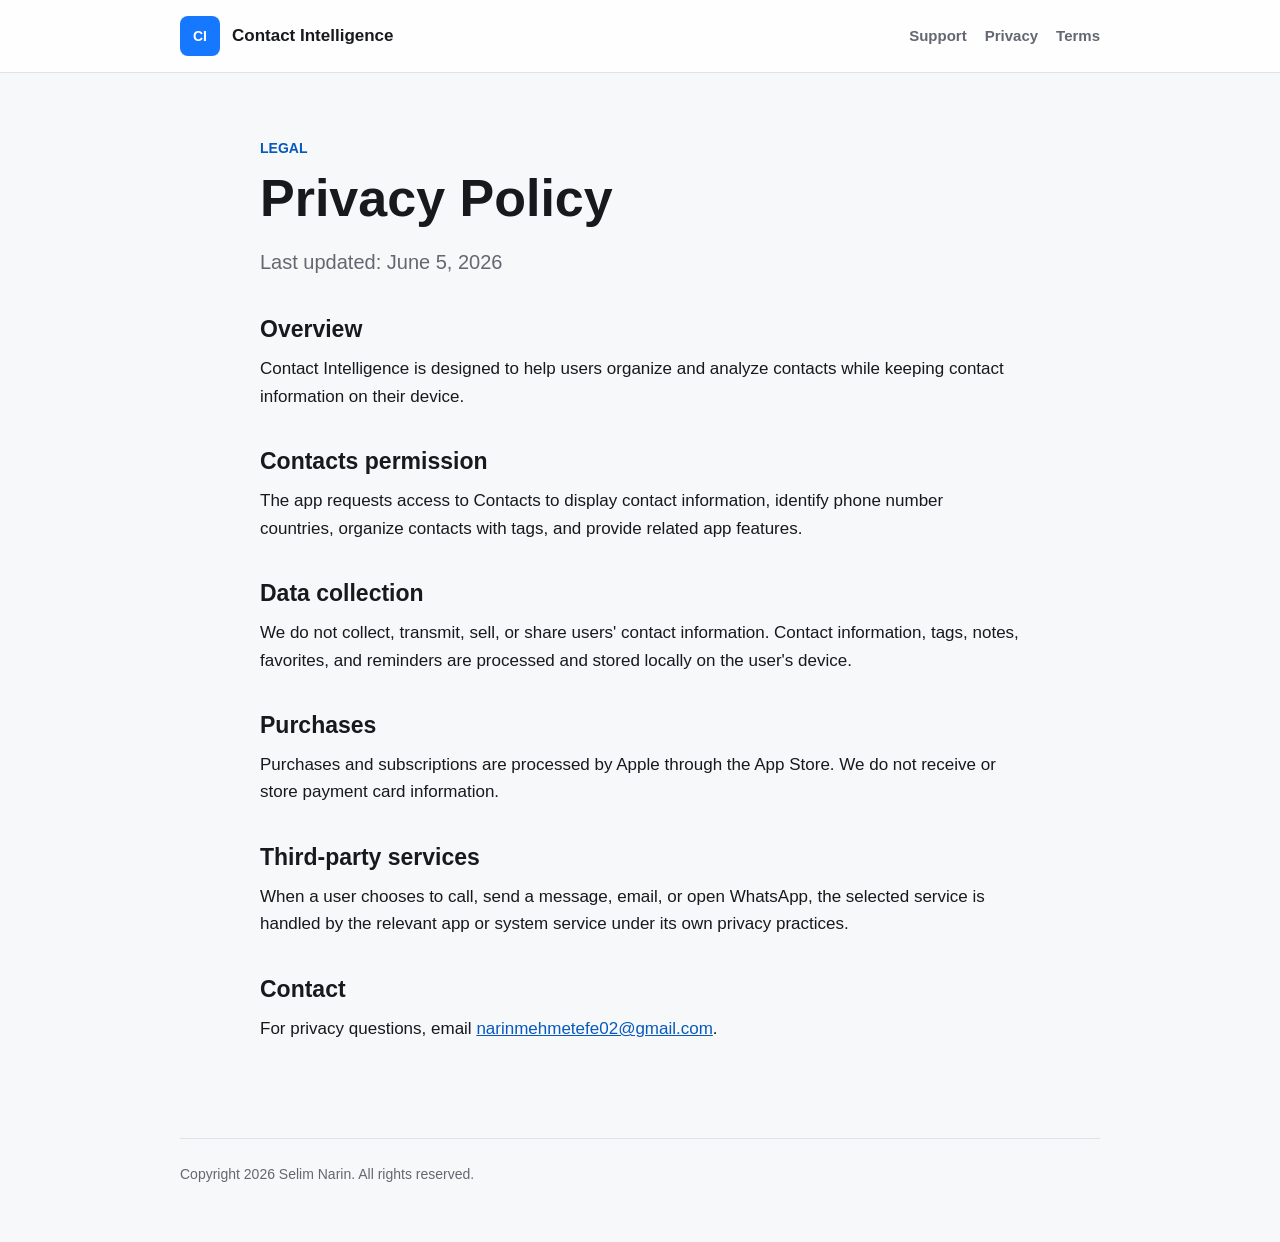
==== privacy.html @ 5dd4d913 "Create Contact Intelligence support site" ====
<!doctype html>
<html lang="en">
<head>
    <meta charset="utf-8">
    <meta name="viewport" content="width=device-width, initial-scale=1">
    <meta name="description" content="Privacy Policy for Contact Intelligence.">
    <title>Privacy Policy - Contact Intelligence</title>
    <link rel="stylesheet" href="styles.css">
</head>
<body>
    <header class="site-header">
        <div class="header-inner">
            <a class="brand" href="index.html">
                <span class="brand-mark">CI</span>
                <span>Contact Intelligence</span>
            </a>
            <nav aria-label="Main navigation">
                <a href="index.html">Support</a>
                <a href="privacy.html">Privacy</a>
                <a href="terms.html">Terms</a>
            </nav>
        </div>
    </header>

    <main class="page legal">
        <p class="eyebrow">Legal</p>
        <h1>Privacy Policy</h1>
        <p class="lead">Last updated: June 5, 2026</p>

        <section>
            <h2>Overview</h2>
            <p>
                Contact Intelligence is designed to help users organize and analyze
                contacts while keeping contact information on their device.
            </p>
        </section>

        <section>
            <h2>Contacts permission</h2>
            <p>
                The app requests access to Contacts to display contact information,
                identify phone number countries, organize contacts with tags, and
                provide related app features.
            </p>
        </section>

        <section>
            <h2>Data collection</h2>
            <p>
                We do not collect, transmit, sell, or share users' contact information.
                Contact information, tags, notes, favorites, and reminders are processed
                and stored locally on the user's device.
            </p>
        </section>

        <section>
            <h2>Purchases</h2>
            <p>
                Purchases and subscriptions are processed by Apple through the App Store.
                We do not receive or store payment card information.
            </p>
        </section>

        <section>
            <h2>Third-party services</h2>
            <p>
                When a user chooses to call, send a message, email, or open WhatsApp,
                the selected service is handled by the relevant app or system service
                under its own privacy practices.
            </p>
        </section>

        <section>
            <h2>Contact</h2>
            <p>
                For privacy questions, email
                <a href="mailto:narinmehmetefe02@gmail.com">narinmehmetefe02@gmail.com</a>.
            </p>
        </section>
    </main>

    <footer class="site-footer">
        <p>Copyright 2026 Selim Narin. All rights reserved.</p>
    </footer>
</body>
</html>
---- styles.css ----
:root {
    color-scheme: light dark;
    --background: #f7f8fa;
    --surface: #ffffff;
    --text: #17191c;
    --muted: #626870;
    --line: #dfe3e8;
    --accent: #1677ff;
    --accent-dark: #0759bd;
}

* {
    box-sizing: border-box;
}

body {
    margin: 0;
    background: var(--background);
    color: var(--text);
    font-family: -apple-system, BlinkMacSystemFont, "Segoe UI", sans-serif;
    font-size: 17px;
    line-height: 1.6;
}

a {
    color: var(--accent-dark);
}

.site-header {
    border-bottom: 1px solid var(--line);
    background: color-mix(in srgb, var(--surface) 92%, transparent);
}

.header-inner,
.page,
.site-footer {
    width: min(920px, calc(100% - 40px));
    margin: 0 auto;
}

.header-inner {
    min-height: 72px;
    display: flex;
    align-items: center;
    justify-content: space-between;
    gap: 20px;
}

.brand {
    display: flex;
    align-items: center;
    gap: 12px;
    color: var(--text);
    font-weight: 700;
    text-decoration: none;
}

.brand-mark {
    display: grid;
    width: 40px;
    height: 40px;
    place-items: center;
    border-radius: 8px;
    background: var(--accent);
    color: white;
    font-size: 14px;
    font-weight: 800;
}

nav {
    display: flex;
    gap: 18px;
}

nav a {
    color: var(--muted);
    font-size: 15px;
    font-weight: 600;
    text-decoration: none;
}

nav a:hover {
    color: var(--text);
}

.page {
    padding: 64px 0 80px;
}

.intro {
    max-width: 720px;
    margin-bottom: 48px;
}

.eyebrow {
    margin: 0 0 8px;
    color: var(--accent-dark);
    font-size: 14px;
    font-weight: 700;
    text-transform: uppercase;
}

h1,
h2 {
    line-height: 1.2;
    letter-spacing: 0;
}

h1 {
    margin: 0 0 16px;
    font-size: clamp(34px, 7vw, 52px);
}

h2 {
    margin: 0 0 12px;
    font-size: 23px;
}

p {
    margin: 0 0 16px;
}

.lead {
    color: var(--muted);
    font-size: 20px;
}

.grid {
    display: grid;
    grid-template-columns: repeat(2, minmax(0, 1fr));
    gap: 18px;
}

.panel {
    padding: 24px;
    border: 1px solid var(--line);
    border-radius: 8px;
    background: var(--surface);
}

.panel p:last-child {
    margin-bottom: 0;
}

.button {
    display: inline-block;
    margin-top: 8px;
    padding: 11px 16px;
    border-radius: 8px;
    background: var(--accent);
    color: white;
    font-weight: 700;
    text-decoration: none;
}

.legal {
    max-width: 760px;
}

.legal section {
    margin-top: 38px;
}

.legal ul {
    padding-left: 22px;
}

.site-footer {
    padding: 24px 0 40px;
    border-top: 1px solid var(--line);
    color: var(--muted);
    font-size: 14px;
}

@media (max-width: 680px) {
    .header-inner {
        align-items: flex-start;
        flex-direction: column;
        padding: 16px 0;
    }

    nav {
        width: 100%;
        justify-content: space-between;
    }

    .page {
        padding-top: 42px;
    }

    .grid {
        grid-template-columns: 1fr;
    }
}

@media (prefers-color-scheme: dark) {
    :root {
        --background: #111315;
        --surface: #191c1f;
        --text: #f2f4f5;
        --muted: #abb2ba;
        --line: #30353a;
        --accent: #3f95ff;
        --accent-dark: #78b5ff;
    }
}
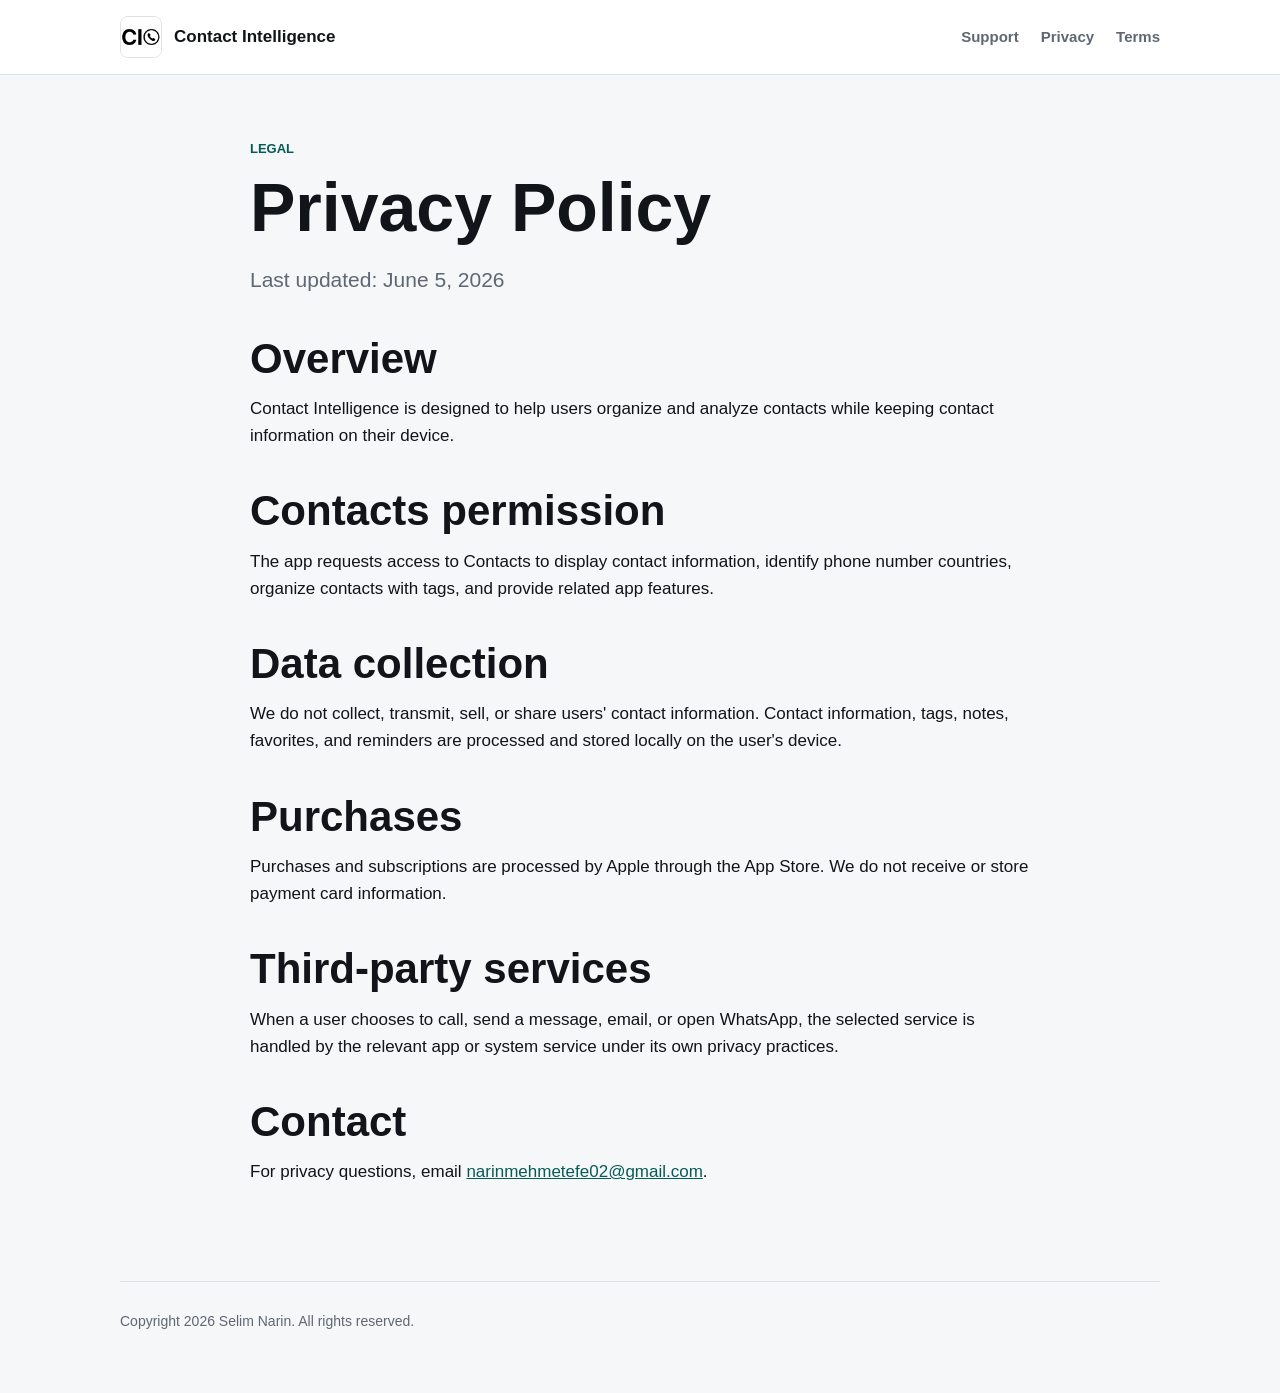
==== commit bcfab4e1: "Redesign support website with app branding" ====
--- a/privacy.html
+++ b/privacy.html
@@ -11,7 +11,7 @@
     <header class="site-header">
         <div class="header-inner">
             <a class="brand" href="index.html">
-                <span class="brand-mark">CI</span>
+                <img class="brand-logo" src="contact-intelligence-logo.png" alt="">
                 <span>Contact Intelligence</span>
             </a>
             <nav aria-label="Main navigation">
--- a/styles.css
+++ b/styles.css
@@ -1,16 +1,22 @@
 :root {
-    color-scheme: light dark;
-    --background: #f7f8fa;
+    color-scheme: light;
+    --background: #f5f7f9;
     --surface: #ffffff;
-    --text: #17191c;
-    --muted: #626870;
-    --line: #dfe3e8;
-    --accent: #1677ff;
-    --accent-dark: #0759bd;
+    --surface-subtle: #eef2f5;
+    --text: #111418;
+    --muted: #5f6872;
+    --line: #dce2e7;
+    --accent: #087a73;
+    --accent-dark: #075b57;
+    --yellow: #f2c84b;
 }
 
 * {
     box-sizing: border-box;
+}
+
+html {
+    scroll-behavior: smooth;
 }
 
 body {
@@ -27,23 +33,31 @@
 }
 
 .site-header {
+    position: sticky;
+    z-index: 10;
+    top: 0;
     border-bottom: 1px solid var(--line);
-    background: color-mix(in srgb, var(--surface) 92%, transparent);
+    background: rgba(255, 255, 255, 0.94);
+    backdrop-filter: blur(16px);
 }
 
 .header-inner,
-.page,
-.site-footer {
-    width: min(920px, calc(100% - 40px));
+.hero-inner,
+.trust-inner,
+.content-section,
+.contact-section,
+.site-footer,
+.page {
+    width: min(1040px, calc(100% - 40px));
     margin: 0 auto;
 }
 
 .header-inner {
-    min-height: 72px;
+    min-height: 74px;
     display: flex;
     align-items: center;
     justify-content: space-between;
-    gap: 20px;
+    gap: 24px;
 }
 
 .brand {
@@ -51,69 +65,91 @@
     align-items: center;
     gap: 12px;
     color: var(--text);
-    font-weight: 700;
+    font-weight: 750;
     text-decoration: none;
 }
 
-.brand-mark {
+.brand-logo {
+    width: 42px;
+    height: 42px;
+    border: 1px solid var(--line);
+    border-radius: 8px;
+    object-fit: cover;
+}
+
+nav,
+.footer-links {
+    display: flex;
+    gap: 22px;
+}
+
+nav a,
+.footer-links a {
+    color: var(--muted);
+    font-size: 15px;
+    font-weight: 650;
+    text-decoration: none;
+}
+
+nav a:hover,
+.footer-links a:hover {
+    color: var(--text);
+}
+
+.hero {
+    border-bottom: 1px solid var(--line);
+    background: var(--surface);
+}
+
+.hero-inner {
+    min-height: 500px;
     display: grid;
-    width: 40px;
-    height: 40px;
-    place-items: center;
-    border-radius: 8px;
-    background: var(--accent);
-    color: white;
-    font-size: 14px;
-    font-weight: 800;
-}
-
-nav {
-    display: flex;
-    gap: 18px;
-}
-
-nav a {
-    color: var(--muted);
-    font-size: 15px;
-    font-weight: 600;
-    text-decoration: none;
-}
-
-nav a:hover {
-    color: var(--text);
-}
-
-.page {
-    padding: 64px 0 80px;
-}
-
-.intro {
-    max-width: 720px;
-    margin-bottom: 48px;
+    grid-template-columns: 280px 1fr;
+    align-items: center;
+    gap: 70px;
+    padding: 70px 0;
+}
+
+.hero-logo {
+    width: 100%;
+    aspect-ratio: 1;
+    border: 1px solid var(--line);
+    border-radius: 8px;
+    box-shadow: 0 24px 60px rgba(20, 30, 40, 0.12);
+}
+
+.hero-copy {
+    max-width: 640px;
 }
 
 .eyebrow {
     margin: 0 0 8px;
     color: var(--accent-dark);
-    font-size: 14px;
-    font-weight: 700;
+    font-size: 13px;
+    font-weight: 800;
     text-transform: uppercase;
 }
 
 h1,
-h2 {
-    line-height: 1.2;
+h2,
+h3 {
+    line-height: 1.15;
     letter-spacing: 0;
 }
 
 h1 {
-    margin: 0 0 16px;
-    font-size: clamp(34px, 7vw, 52px);
+    margin: 0 0 18px;
+    font-size: clamp(42px, 7vw, 68px);
 }
 
 h2 {
     margin: 0 0 12px;
-    font-size: 23px;
+    font-size: clamp(30px, 5vw, 42px);
+}
+
+h3 {
+    margin: 14px 0 10px;
+    font-size: 21px;
 }
 
 p {
@@ -122,7 +158,79 @@
 
 .lead {
     color: var(--muted);
-    font-size: 20px;
+    font-size: 21px;
+    line-height: 1.55;
+}
+
+.actions {
+    display: flex;
+    align-items: center;
+    gap: 20px;
+    margin-top: 28px;
+}
+
+.button {
+    display: inline-block;
+    padding: 12px 18px;
+    border-radius: 8px;
+    background: var(--accent);
+    color: white;
+    font-weight: 750;
+    text-decoration: none;
+}
+
+.button:hover {
+    background: var(--accent-dark);
+}
+
+.text-link {
+    font-weight: 700;
+}
+
+.response-note {
+    margin-top: 16px;
+    color: var(--muted);
+    font-size: 14px;
+}
+
+.trust-band {
+    border-bottom: 1px solid var(--line);
+    background: var(--surface-subtle);
+}
+
+.trust-inner {
+    display: grid;
+    grid-template-columns: repeat(3, 1fr);
+    gap: 28px;
+    padding: 24px 0;
+}
+
+.trust-inner div {
+    display: flex;
+    flex-direction: column;
+}
+
+.trust-inner strong {
+    font-size: 15px;
+}
+
+.trust-inner span {
+    color: var(--muted);
+    font-size: 14px;
+}
+
+.content-section {
+    padding: 80px 0;
+}
+
+.section-heading {
+    max-width: 620px;
+    margin-bottom: 34px;
+}
+
+.section-heading p:last-child,
+.contact-section p {
+    color: var(--muted);
 }
 
 .grid {
@@ -132,7 +240,8 @@
 }
 
 .panel {
-    padding: 24px;
+    min-height: 230px;
+    padding: 26px;
     border: 1px solid var(--line);
     border-radius: 8px;
     background: var(--surface);
@@ -142,41 +251,69 @@
     margin-bottom: 0;
 }
 
-.button {
-    display: inline-block;
-    margin-top: 8px;
-    padding: 11px 16px;
-    border-radius: 8px;
-    background: var(--accent);
-    color: white;
-    font-weight: 700;
-    text-decoration: none;
+.topic-number {
+    color: var(--accent-dark);
+    font-size: 13px;
+    font-weight: 800;
+}
+
+.path {
+    color: var(--muted);
+    font-family: ui-monospace, SFMono-Regular, Menlo, monospace;
+    font-size: 14px;
+}
+
+.contact-section {
+    display: flex;
+    align-items: center;
+    justify-content: space-between;
+    gap: 40px;
+    margin-bottom: 80px;
+    padding: 34px;
+    border: 1px solid var(--line);
+    border-left: 5px solid var(--yellow);
+    border-radius: 8px;
+    background: var(--surface);
+}
+
+.contact-section div {
+    max-width: 600px;
 }
 
 .legal {
-    max-width: 760px;
+    max-width: 780px;
+    padding: 64px 0 80px;
 }
 
 .legal section {
     margin-top: 38px;
 }
 
-.legal ul {
-    padding-left: 22px;
-}
-
 .site-footer {
-    padding: 24px 0 40px;
+    display: flex;
+    align-items: center;
+    justify-content: space-between;
+    gap: 30px;
+    padding: 28px 0 44px;
     border-top: 1px solid var(--line);
     color: var(--muted);
     font-size: 14px;
 }
 
-@media (max-width: 680px) {
+.site-footer div:first-child {
+    display: flex;
+    flex-direction: column;
+}
+
+.site-footer strong {
+    color: var(--text);
+}
+
+@media (max-width: 760px) {
     .header-inner {
         align-items: flex-start;
         flex-direction: column;
-        padding: 16px 0;
+        padding: 14px 0;
     }
 
     nav {
@@ -184,23 +321,30 @@
         justify-content: space-between;
     }
 
-    .page {
-        padding-top: 42px;
-    }
-
+    .hero-inner {
+        min-height: auto;
+        grid-template-columns: 1fr;
+        gap: 32px;
+        padding: 48px 0;
+    }
+
+    .hero-logo {
+        width: 150px;
+    }
+
+    .trust-inner,
     .grid {
         grid-template-columns: 1fr;
     }
-}
-
-@media (prefers-color-scheme: dark) {
-    :root {
-        --background: #111315;
-        --surface: #191c1f;
-        --text: #f2f4f5;
-        --muted: #abb2ba;
-        --line: #30353a;
-        --accent: #3f95ff;
-        --accent-dark: #78b5ff;
-    }
-}
+
+    .trust-inner {
+        gap: 18px;
+    }
+
+    .actions,
+    .contact-section,
+    .site-footer {
+        align-items: flex-start;
+        flex-direction: column;
+    }
+}
